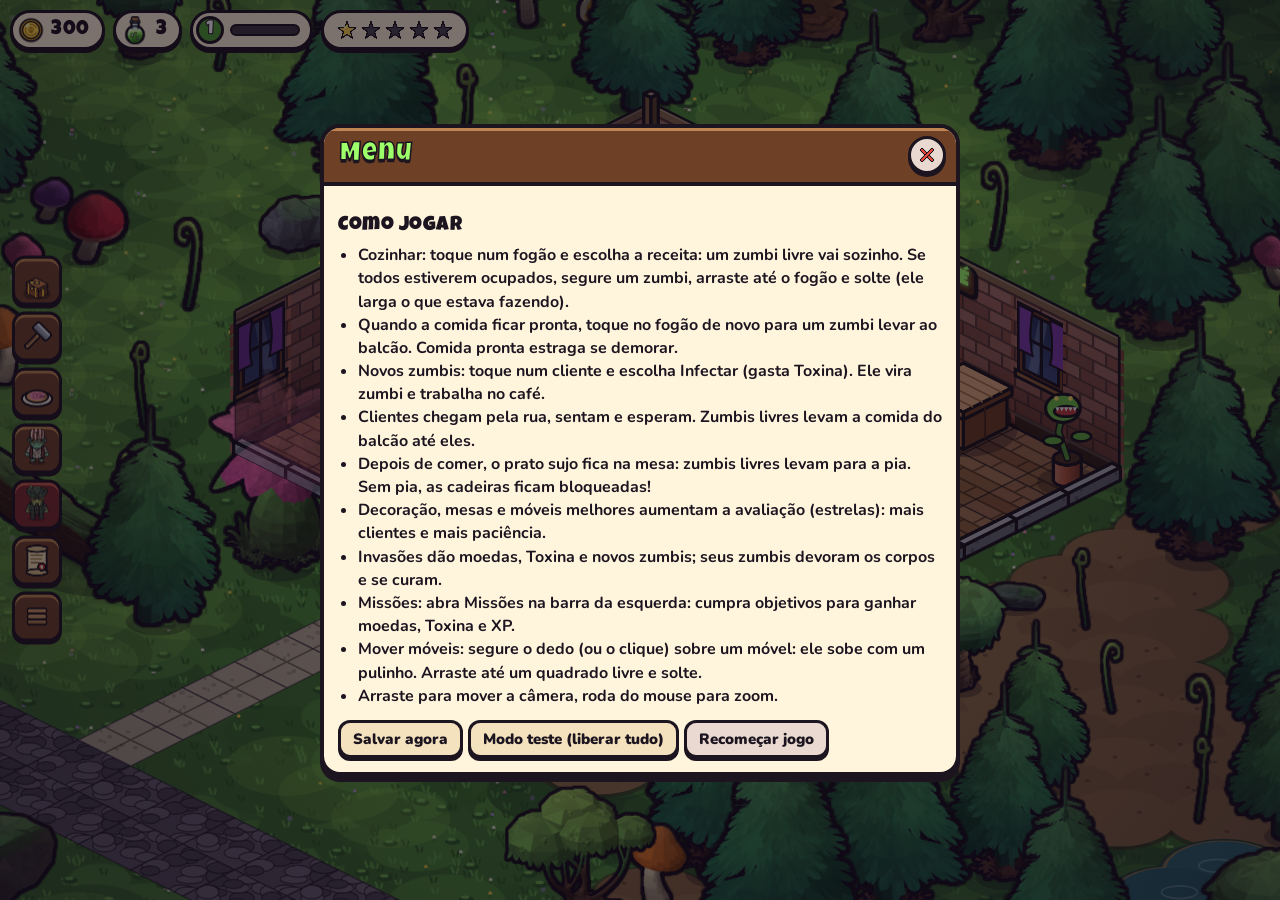
==== index.html @ 79786aac "Descompacta o jogo na raiz do repositório e remove o .rar Co-Authored-By: Claude Sonnet 5.5 <noreply" ====
<!doctype html>
<html lang="pt-BR">
<head>
  <meta charset="utf-8">
  <meta name="viewport" content="width=device-width, initial-scale=1, maximum-scale=1, user-scalable=no">
  <title>Zombie Café — Protótipo</title>
  <link rel="preconnect" href="https://fonts.googleapis.com">
  <link rel="preconnect" href="https://fonts.gstatic.com" crossorigin>
  <link href="https://fonts.googleapis.com/css2?family=Luckiest+Guy&family=Nunito:wght@600;800;900&display=swap" rel="stylesheet">
  <link rel="stylesheet" href="css/style.css">
</head>
<body>
  <canvas id="game"></canvas>

  <div id="hud">
    <div class="pill"><i class="ico coin"></i><span id="coins">0</span></div>
    <div class="pill"><i class="ico toxin"></i><span id="toxin">0</span></div>
    <div class="pill level" title="Nível e experiência"><b id="lvl">1</b><div class="xpbar"><i id="xpfill"></i></div></div>
    <div class="pill stars" id="rating"></div>
  </div>
  <div id="banner" class="hidden"></div>

  <div id="toolbar">
    <button data-act="shop" title="Loja" aria-label="Loja"><span class="bi" data-ic="chest"></span>Loja</button>
    <button data-act="edit" title="Editar" aria-label="Editar"><span class="bi" data-ic="hammer" data-px="34"></span>Editar</button>
    <button data-act="book" title="Receitas" aria-label="Receitas"><span class="bi" data-ic="book" data-px="34"></span>Receitas</button>
    <button data-act="zombies" title="Zumbis" aria-label="Zumbis"><span class="bi" data-ic="skull" data-px="34"></span>Zumbis</button>
    <button data-act="raid" class="hot" title="Invasão" aria-label="Invasão"><span class="bi" data-ic="bone" data-px="34"></span>Invasão</button>
    <button data-act="missions" title="Missões" aria-label="Missões"><span class="bi" data-ic="scroll" data-px="34"></span>Missões<b id="missbadge" style="display:none"></b></button>
    <button data-act="menu" class="small" title="Menu"><span class="bi" data-ic="menu" data-px="26"></span></button>
  </div>
  <div id="editbar" class="hidden"></div>
  <div id="raidbar" class="hidden"><span id="raidhint"></span><button id="sendall" class="btn buy">Atacar com todos</button><button id="retreat" class="btn ghost">Recuar</button></div>
  <div id="toasts"></div>
  <div id="cmenu" class="hidden"></div>

  <div id="modal" class="hidden">
    <div class="panel">
      <div class="phead"><h2></h2><button class="x" aria-label="Fechar" data-ic="close" data-px="20"></button></div>
      <div class="pbody"></div>
    </div>
  </div>

  <div id="loading">
    <h1>ZOMBIE CAFÉ</h1>
    <p>protótipo</p>
    <div class="bar"><i></i></div>
  </div>

  <script src="js/sprites-manifest.js"></script>
  <script src="js/props-manifest.js"></script>
  <script src="js/data.js"></script>
  <script src="js/assets.js"></script>
  <script src="js/variants.js"></script>
  <script src="js/icons.js"></script>
  <script src="js/state.js"></script>
  <script src="js/furniture.js"></script>
  <script src="js/decor.js"></script>
  <script src="js/world.js"></script>
  <script src="js/specials.js"></script>
  <script src="js/cafe.js"></script>
  <script src="js/drag.js"></script>
  <script src="js/render.js"></script>
  <script src="js/raid.js"></script>
  <script src="js/ui.js"></script>
  <script src="js/main.js"></script>
</body>
</html>
---- css/style.css ----
:root {
  --ink: #1c1520;
  --wood: #6e4127;
  --wood-hi: #c08550;
  --paper: #fff4dc;
  --paper-2: #f3e2bd;
  --green: #9dff6a;
  --green-d: #4f9e35;
  --gold: #ffd84a;
  --red: #e2483a;
  --display: "Luckiest Guy", Impact, sans-serif;
  --body: Nunito, system-ui, sans-serif;
}
* { box-sizing: border-box; }
html, body { margin: 0; height: 100%; overflow: hidden; background: #231d30; font-family: var(--body); color: var(--ink); -webkit-user-select: none; user-select: none; }
canvas#game { display: block; touch-action: none; cursor: pointer; }
.hidden { display: none !important; }

/* ---------- HUD ---------- */
#hud { position: fixed; top: 10px; left: 10px; right: 10px; display: flex; gap: 8px; flex-wrap: wrap; pointer-events: none; }
.pill { display: flex; align-items: center; gap: 6px; background: var(--paper); border: 3px solid var(--ink); border-radius: 999px; padding: 3px 12px 3px 4px; font: 20px var(--display); letter-spacing: .5px; box-shadow: 0 3px 0 var(--ink); min-height: 38px; }
.pill.level { padding: 3px 10px 3px 3px; }
.pill.level b { display: grid; place-items: center; width: 28px; height: 28px; border-radius: 50%; background: var(--green-d); color: #fff; border: 3px solid var(--ink); font-weight: normal; -webkit-text-stroke: 1px var(--ink); }
.xpbar { width: 70px; height: 12px; border: 2.5px solid var(--ink); border-radius: 8px; background: #3a3640; overflow: hidden; }
.xpbar i { display: block; height: 100%; background: var(--green); width: 0; transition: width .3s; }
.pill.stars { color: #e0a81c; padding: 3px 12px; -webkit-text-stroke: 1px var(--ink); }
.ico { display: inline-block; width: 28px; height: 28px; flex: none; background: center / contain no-repeat; filter: drop-shadow(0 1px 0 rgba(0,0,0,.35)); }
.ico.coin { background-image: var(--ic-coin); }
.ico.toxin { background-image: var(--ic-flask); width: 30px; }
.cost .ico { width: 20px; height: 20px; vertical-align: -4px; margin-right: 3px; }
.cost .ico.toxin { width: 20px; }
.gi { display: inline-block; vertical-align: middle; flex: none; }
.wi { display: inline-flex; align-items: center; gap: 4px; }
.pill.stars { display: flex; gap: 2px; align-items: center; }
.phead .x, #cmenu .cclose { display: grid; place-items: center; }
.cost { white-space: nowrap; font-weight: 900; }

/* ---------- toolbar ---------- */
#editbar, #raidbar { position: fixed; bottom: 10px; left: 50%; transform: translateX(-50%); display: flex; gap: 8px; align-items: center; max-width: calc(100vw - 16px); }
#toolbar { position: fixed; top: 50%; left: 8px; transform: translateY(-50%); display: flex; flex-direction: column; gap: 6px; align-items: center; max-height: calc(100vh - 20px); overflow-y: auto; padding: 4px 4px 7px; scrollbar-width: none; }
#toolbar::-webkit-scrollbar { display: none; }
#toolbar.hidden { display: none; }
#toolbar button { display: grid; place-items: center; place-content: center; width: 50px; height: 50px; min-width: 0; padding: 0; font-size: 0; color: var(--paper); background: var(--wood); border: 3px solid var(--ink); border-radius: 13px; box-shadow: inset 0 3px 0 var(--wood-hi), 0 3px 0 var(--ink); cursor: pointer; }
#toolbar button.hot { background: #7a2a2a; box-shadow: inset 0 3px 0 #c45a4a, 0 3px 0 var(--ink); }
#toolbar button:hover { filter: brightness(1.12); }
#toolbar button:active { transform: translateY(2px); box-shadow: inset 0 3px 0 var(--wood-hi), 0 1px 0 var(--ink); }
#toolbar .bi { font-size: 22px; line-height: 1; display: grid; place-items: center; -webkit-text-stroke: 0; }
#toolbar button { position: relative; }
#missbadge { position: absolute; top: -6px; right: -6px; min-width: 20px; height: 20px; padding: 0 5px; border-radius: 10px; background: #e2483a; border: 2px solid var(--ink); color: #fff; font: 12px var(--display); display: grid; place-items: center; -webkit-text-stroke: 0; }
#toolbar .bi canvas { display: block; width: 36px; height: 36px; }
#editbar { background: var(--paper); border: 3px solid var(--ink); border-radius: 16px; padding: 8px 10px; box-shadow: 0 4px 0 var(--ink); font-weight: 800; flex-wrap: wrap; justify-content: center; }
#editbar span { padding: 0 4px; }
#raidbar { bottom: 14px; }

/* ---------- buttons ---------- */
.btn { font: 900 15px var(--body); color: var(--ink); background: var(--paper-2); border: 3px solid var(--ink); border-radius: 12px; padding: 6px 12px; box-shadow: 0 3px 0 var(--ink); cursor: pointer; display: inline-flex; align-items: center; gap: 4px; white-space: nowrap; }
.btn:active:not(:disabled) { transform: translateY(2px); box-shadow: 0 1px 0 var(--ink); }
.btn.buy { background: var(--green); }
.btn.ghost { background: #e9d9d0; }
.btn:disabled { opacity: .45; cursor: not-allowed; }

/* ---------- toasts ---------- */
#toasts { position: fixed; top: 60px; left: 50%; transform: translateX(-50%); display: flex; flex-direction: column; align-items: center; gap: 6px; pointer-events: none; width: min(92vw, 520px); }
.toast { background: var(--paper); border: 3px solid var(--ink); border-radius: 12px; padding: 7px 14px; font-weight: 800; box-shadow: 0 3px 0 var(--ink); transition: opacity .4s, transform .4s; text-align: center; }
.toast.bad { background: #ffd2c8; }
.toast.good { background: #d8ffc4; }
.toast.level { background: var(--green); font: 20px var(--display); letter-spacing: .5px; }
.toast.out { opacity: 0; transform: translateY(-8px); }

/* ---------- modal ---------- */
#modal { position: fixed; inset: 0; background: rgba(15, 8, 20, .55); display: grid; place-items: center; padding: 12px; }
.panel { width: min(640px, 100%); max-height: calc(100vh - 24px); display: flex; flex-direction: column; background: var(--paper); border: 4px solid var(--ink); border-radius: 20px; box-shadow: 0 6px 0 var(--ink); overflow: hidden; }
.phead { display: flex; align-items: center; justify-content: space-between; background: var(--wood); border-bottom: 4px solid var(--ink); padding: 8px 10px 8px 16px; box-shadow: inset 0 3px 0 var(--wood-hi); }
.phead h2 { margin: 0; font: 26px var(--display); letter-spacing: 1px; color: var(--green); -webkit-text-stroke: 1.5px var(--ink); text-shadow: 0 3px 0 var(--ink); }
.phead .x { width: 38px; height: 38px; border-radius: 50%; border: 3px solid var(--ink); background: #e9d9d0; font-weight: 900; font-size: 18px; cursor: pointer; box-shadow: 0 3px 0 var(--ink); }
.pbody { padding: 14px; overflow-y: auto; }
.pbody h3 { font: 20px var(--display); letter-spacing: .5px; margin: 16px 0 8px; }
.hint { margin: 0 0 10px; color: #5a4a50; font-weight: 700; font-size: 14px; }
.tabs { display: flex; gap: 6px; margin-bottom: 12px; }
.tab { font: 17px var(--display); letter-spacing: .5px; border: 3px solid var(--ink); border-radius: 10px; padding: 5px 12px; background: var(--paper-2); cursor: pointer; }
.tab.on { background: var(--green); box-shadow: 0 3px 0 var(--ink); }

.grid { display: grid; grid-template-columns: repeat(auto-fill, minmax(140px, 1fr)); gap: 10px; }
.card { display: flex; flex-direction: column; align-items: center; gap: 4px; text-align: center; background: #fff; border: 3px solid var(--ink); border-radius: 14px; padding: 8px; }
.card.wide { align-items: stretch; text-align: left; }
.card.wide .info { display: flex; flex-direction: column; gap: 6px; align-items: flex-start; }
.card.wide p { margin: 0; }
.card b { font-size: 15px; }
.card small { color: #5a4a50; font-weight: 700; min-height: 2.4em; }
.card canvas { background: #f3e2bd; border-radius: 10px; border: 2px solid rgba(28,21,32,.2); }
.locked { opacity: .55; filter: grayscale(.7); }

.list { display: flex; flex-direction: column; gap: 8px; }
.row { display: flex; align-items: center; gap: 10px; background: #fff; border: 3px solid var(--ink); border-radius: 14px; padding: 8px; }
.row canvas { flex: none; background: #f3e2bd; border-radius: 10px; }
.row .info { flex: 1; min-width: 0; display: flex; flex-direction: column; gap: 2px; }
.row .info small { color: #5a4a50; font-weight: 700; }
.row .acts, .menu .acts { display: flex; flex-direction: column; gap: 5px; }
.menu .acts { flex-direction: row; flex-wrap: wrap; margin-top: 12px; }
.menu ul { margin: 0; padding-left: 20px; font-weight: 700; line-height: 1.45; }
.erow { display: flex; align-items: center; gap: 8px; }
.ebar { flex: 1; max-width: 160px; height: 12px; border: 2.5px solid var(--ink); border-radius: 8px; background: #3a3640; overflow: hidden; }
.ebar i { display: block; height: 100%; }
.foes { display: flex; flex: none; }
.foes canvas { margin-right: -12px; background: transparent !important; }
.picker { display: flex; flex-wrap: wrap; gap: 6px; }
.pick { display: flex; flex-direction: column; align-items: center; width: 78px; padding: 4px; border: 3px solid var(--ink); border-radius: 12px; background: #e9d9d0; cursor: pointer; opacity: .55; font-family: var(--body); }
.pick.on { background: var(--green); opacity: 1; box-shadow: 0 3px 0 var(--ink); }
.pick.tired { filter: grayscale(1); }
.pick small { font-weight: 800; font-size: 11px; white-space: nowrap; overflow: hidden; text-overflow: ellipsis; max-width: 100%; }
.pick canvas { background: transparent !important; }
.result { display: flex; flex-direction: column; align-items: center; text-align: center; gap: 6px; font-weight: 700; }
.result .big { font: 26px var(--display); letter-spacing: .5px; margin: 0; }
.result .big.good { color: var(--green-d); }
.result .big.bad { color: var(--red); }
.recruit { display: flex; align-items: center; gap: 10px; background: #d8ffc4; border: 3px solid var(--ink); border-radius: 14px; padding: 8px 14px; }
.recruit canvas { background: transparent; }

/* ---------- loading ---------- */
#loading { position: fixed; inset: 0; display: grid; place-content: center; justify-items: center; gap: 8px; background: #231d30; transition: opacity .5s; z-index: 10; }
#loading.done { opacity: 0; pointer-events: none; }
#loading h1 { margin: 0; font: 56px var(--display); color: var(--green); -webkit-text-stroke: 2px var(--ink); text-shadow: 0 5px 0 var(--ink), 0 0 30px rgba(140,255,90,.5); }
#loading p { margin: 0 0 10px; color: #b9a9c9; font-weight: 800; letter-spacing: 3px; text-transform: uppercase; }
#loading .bar { width: 240px; height: 18px; border: 3px solid var(--ink); background: #3a3640; border-radius: 10px; overflow: hidden; }
#loading .bar i { display: block; height: 100%; width: 0; background: var(--green); transition: width .15s; }

@media (max-width: 560px) {
  #toolbar button { width: 44px; height: 44px; }
  .pill { font-size: 16px; min-height: 32px; }
  .ico { width: 22px; height: 22px; }
  .ico.toxin { width: 22px; }
  .xpbar { width: 44px; }
  .row { flex-wrap: wrap; }
}

/* ---------- selected zombie banner ---------- */
#banner { position: fixed; top: 58px; left: 50%; transform: translateX(-50%); display: flex; align-items: center; gap: 10px; background: #fff3b0; border: 3px solid var(--ink); border-radius: 14px; padding: 6px 10px 6px 14px; box-shadow: 0 3px 0 var(--ink); font-weight: 800; max-width: calc(100vw - 16px); z-index: 4; }
#banner .btn { padding: 4px 10px; }

/* ---------- scrollable shop tabs ---------- */
.tabs { overflow-x: auto; padding-bottom: 6px; scrollbar-width: thin; }
.tab { flex: none; white-space: nowrap; }

/* ---------- cookbook ---------- */
.panel.bookpanel { width: min(860px, 100%); background: #4a2a1e; border-color: var(--ink); }
.bookpanel .phead { background: #5a2a22; box-shadow: inset 0 3px 0 #9a4a3a; }
.bookpanel .pbody { background: #4a2a1e; padding: 12px; }
.bookhint { margin: 0 0 8px; color: #f3dcc0; font-weight: 800; text-align: center; font-size: 14px; }
.book { display: grid; grid-template-columns: 1fr 1fr; background: #f6e6c0; border: 4px solid var(--ink); border-radius: 12px; box-shadow: 0 4px 0 #000; position: relative; background-image: repeating-linear-gradient(0deg, transparent 0 27px, rgba(120,80,40,.12) 27px 28px); }
.book::before { content: ""; position: absolute; left: 50%; top: 0; bottom: 0; width: 10px; transform: translateX(-50%); background: linear-gradient(90deg, rgba(0,0,0,.28), rgba(0,0,0,0) 40%, rgba(0,0,0,0) 60%, rgba(0,0,0,.28)); pointer-events: none; }
.bpage { padding: 10px 14px; display: flex; flex-direction: column; gap: 8px; min-height: 360px; }
.bpage.left { border-right: 2px solid rgba(60,30,10,.4); }
.recipe { display: flex; gap: 10px; align-items: flex-start; padding: 6px; border-bottom: 2px dashed rgba(90,50,20,.35); }
.recipe:last-child { border-bottom: 0; }
.rpic { flex: none; background: rgba(255,255,255,.55); border: 3px solid var(--ink); border-radius: 12px; padding: 2px; }
.rpic canvas { display: block; }
.rinfo { display: flex; flex-direction: column; gap: 3px; min-width: 0; flex: 1; }
.rinfo b { font: 18px var(--display); letter-spacing: .5px; color: #5a2a1a; }
.rdesc { font-style: italic; color: #6a4a30; font-weight: 700; }
.rstats { display: flex; flex-wrap: wrap; gap: 4px 10px; font-size: 12.5px; font-weight: 800; color: #3a2a20; }
.recipe .btn { align-self: flex-start; padding: 4px 10px; }
.lock { color: #8a3a2a; font-weight: 900; }
.booknav { display: flex; align-items: center; justify-content: center; gap: 14px; margin-top: 10px; color: #f3dcc0; font-weight: 800; }
@media (max-width: 640px) {
  .book { grid-template-columns: 1fr; }
  .book::before { display: none; }
  .bpage.left { border-right: 0; min-height: 0; }
  .bpage { min-height: 0; }
}

/* action box: tap a customer or a worker */
#cmenu { position: fixed; z-index: 30; left: 74px; right: 8px; bottom: 10px; display: flex; justify-content: center; pointer-events: none; }
#cmenu.hidden { display: none; }
#cmenu .cbox { pointer-events: auto; position: relative; display: flex; align-items: center; gap: 16px; flex-wrap: wrap; justify-content: center; background: #f3e6c8; border: 3px solid #17121c; border-radius: 14px; padding: 6px 10px 8px 14px; box-shadow: 0 4px 0 rgba(0,0,0,.35); max-width: 100%; font-family: 'Nunito', sans-serif; color: #2a1a12; }
#cmenu .cacts .btn { min-width: 104px; height: 36px; padding: 0 12px; justify-content: center; gap: 6px; white-space: nowrap; }
#cmenu .cinfo { display: flex; flex-direction: column; gap: 2px; min-width: 140px; max-width: 320px; gap: 1px; }
#cmenu .cinfo b { font-size: 15px; }
#cmenu .cinfo small { color: #6a5440; font-weight: 800; font-size: 12px; }
#cmenu .cwhy { color: #a33a2a !important; }
#cmenu .cwhy.ok { color: #3a6a2a !important; }
#cmenu .erow { display: flex; align-items: center; gap: 8px; }
#cmenu .ebar { flex: 1; min-width: 80px; height: 10px; border: 2px solid #17121c; border-radius: 6px; background: #3a3640; overflow: hidden; }
#cmenu .ebar i { display: block; height: 100%; }
#cmenu .cacts { display: flex; gap: 12px; flex-wrap: wrap; align-items: center; }
#cmenu .cclose { flex: none; width: 36px; height: 36px; min-width: 0; padding: 0; justify-content: center; border-radius: 50%; margin-left: 2px; }
@media (max-width: 560px) {
  #cmenu { left: 66px; bottom: 8px; }
  #cmenu .cbox { gap: 8px 12px; padding: 6px 8px 8px; }
  #cmenu .cbox canvas { display: none; }
  #cmenu .cinfo { min-width: 0; flex: 1 1 100%; }
  #cmenu .cinfo small { font-size: 11px; }
  #cmenu .cacts { gap: 8px; flex: 1 1 0; }
  #cmenu .cacts .btn { min-width: 0; flex: 1; padding: 0 8px; font-size: 13px; }
}

/* missions */
.missionpanel .pbody { max-height: min(70vh, 640px); overflow-y: auto; }
.chap { margin: 14px 0 6px; font-family: var(--display); letter-spacing: .5px; }
.chap small { font: 800 12px 'Nunito', sans-serif; color: #6a5440; }
.chap.lockedc { opacity: .55; }
.mission { display: flex; align-items: center; justify-content: space-between; gap: 10px; padding: 8px 10px; margin: 6px 0; background: rgba(255,255,255,.55); border: 3px solid var(--ink); border-radius: 12px; }
.mission.ready { background: #e7ffc9; box-shadow: 0 0 0 3px #9dff6a; }
.mission.claimed { opacity: .6; }
.mission .minfo { display: flex; flex-direction: column; gap: 2px; flex: 1; min-width: 0; }
.mission .minfo small { color: #6a5440; font-weight: 800; }
.mission .mbar { height: 9px; border: 2px solid var(--ink); border-radius: 6px; background: #3a3640; overflow: hidden; margin-top: 3px; }
.mission .mbar i { display: block; height: 100%; background: #7fe04f; }
.mission .mnum { font-size: 11.5px; }
.mission .mact { display: flex; flex-direction: column; align-items: flex-end; gap: 4px; }
.mission .mrew { display: flex; gap: 8px; font-weight: 900; font-size: 13px; }
.mission .mdone { color: #3a6a2a; font-weight: 900; }
@media (max-width: 560px) { .mission { flex-direction: column; align-items: stretch; } .mission .mact { flex-direction: row; align-items: center; justify-content: space-between; } }

/* raid bar: hint + commands */
#raidbar { flex-wrap: wrap; justify-content: center; padding: 6px 10px; background: rgba(243,230,200,.94); border: 3px solid var(--ink); border-radius: 16px; box-shadow: 0 4px 0 var(--ink); }
#raidhint { font-weight: 800; color: #2a1a12; font-size: 14px; }
#raidhint:empty { display: none; }
#raidbar.hidden { display: none; }

/* daily reward + mastery */
.daily { text-align: center; }
.daily .big { font: 20px var(--display); letter-spacing: .5px; display: flex; gap: 8px; align-items: center; justify-content: center; margin: 12px 0; }
.ddays { display: flex; gap: 6px; justify-content: center; flex-wrap: wrap; }
.dday { min-width: 62px; padding: 6px 4px; border: 3px solid var(--ink); border-radius: 12px; background: rgba(255,255,255,.55); display: flex; flex-direction: column; align-items: center; gap: 2px; font-weight: 800; font-size: 12px; }
.dday.past { opacity: .5; }
.dday.now { background: #e7ffc9; box-shadow: 0 0 0 3px #9dff6a; }
.mast { gap: 1px; }

/* phones held sideways (landscape): short screens get a compact layout */
@media (max-height: 520px) {
  #hud { top: 6px; left: 6px; right: 6px; gap: 6px; flex-wrap: nowrap; }
  .pill { font-size: 15px; min-height: 28px; padding: 2px 9px 2px 3px; border-width: 2.5px; box-shadow: 0 2px 0 var(--ink); }
  .ico { width: 20px; height: 20px; }
  .ico.toxin { width: 20px; }
  .xpbar { width: 40px; height: 10px; }
  .pill.level b { width: 22px; height: 22px; font-size: 13px; }
  .pill.stars .gi { width: 15px; height: 15px; }
  #toolbar { top: 46px; transform: none; left: 5px; gap: 4px; max-height: calc(100vh - 52px); }
  #toolbar button { width: 38px; height: 38px; border-radius: 11px; }
  #toolbar .bi canvas { width: 26px; height: 26px; }
  #banner { top: 42px; }
  #raidbar, #editbar { bottom: 6px; padding: 4px 8px; }
  .panel { max-height: calc(100vh - 12px); }
  #cmenu .cbox { padding: 4px 8px 6px; gap: 6px 12px; }
}
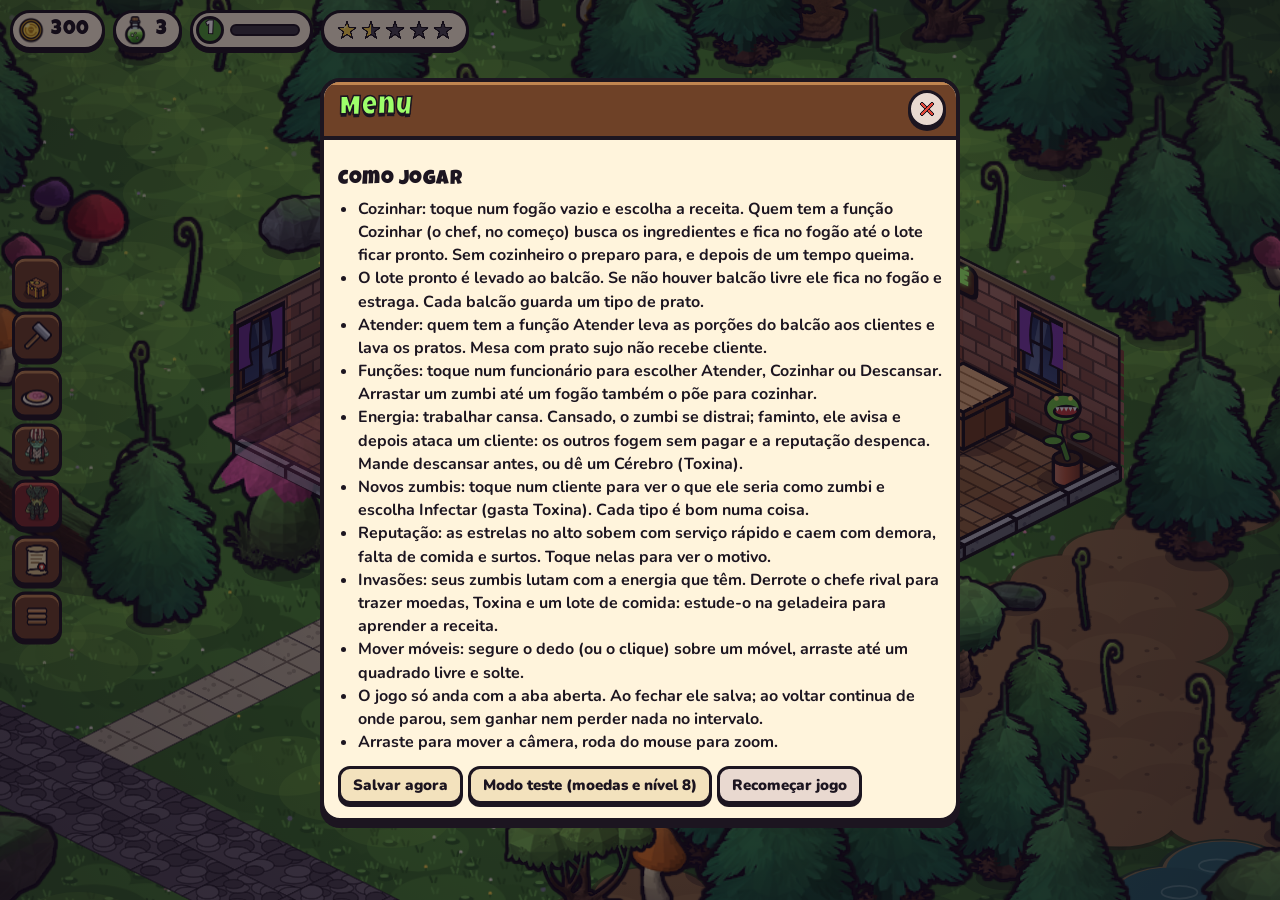
==== commit 2e5bf6b7: "Etapa 1: café mínimo com relógio de sessão, cozinheiro obrigatório e comida rastreada - Relógio de s" ====
--- a/index.html
+++ b/index.html
@@ -16,7 +16,7 @@
     <div class="pill"><i class="ico coin"></i><span id="coins">0</span></div>
     <div class="pill"><i class="ico toxin"></i><span id="toxin">0</span></div>
     <div class="pill level" title="Nível e experiência"><b id="lvl">1</b><div class="xpbar"><i id="xpfill"></i></div></div>
-    <div class="pill stars" id="rating"></div>
+    <button class="pill stars" id="rating" aria-label="Reputação"></button>
   </div>
   <div id="banner" class="hidden"></div>
 
@@ -47,9 +47,11 @@
     <div class="bar"><i></i></div>
   </div>
 
+  <script src="js/config.js"></script>
   <script src="js/sprites-manifest.js"></script>
   <script src="js/props-manifest.js"></script>
   <script src="js/data.js"></script>
+  <script src="js/staff.js"></script>
   <script src="js/assets.js"></script>
   <script src="js/variants.js"></script>
   <script src="js/icons.js"></script>
--- a/css/style.css
+++ b/css/style.css
@@ -243,3 +243,28 @@
   .panel { max-height: calc(100vh - 12px); }
   #cmenu .cbox { padding: 4px 8px 6px; gap: 6px 12px; }
 }
+
+/* ---------- staff, kitchen and reputation additions ---------- */
+#rating { pointer-events: auto; cursor: pointer; font: inherit; color: inherit; position: relative; }
+#rating.bonus { box-shadow: 0 3px 0 var(--ink), 0 0 0 3px var(--gold); }
+#rating .closedtag { position: absolute; left: 50%; bottom: -9px; transform: translateX(-50%); background: var(--red); color: #fff; border: 2px solid var(--ink); border-radius: 6px; padding: 0 5px; font: 800 9px var(--body); -webkit-text-stroke: 0; }
+.attrs { display: flex; align-items: center; flex-wrap: wrap; gap: 2px; }
+.attrs .mast canvas, .cinfo .mast canvas { background: transparent !important; display: inline-block !important; }
+.btn.on { background: var(--green); opacity: 1; }
+.roles { display: flex; gap: 4px; flex-wrap: wrap; }
+.roles .btn { padding: 4px 8px; font-size: 12px; }
+.row.dim { background: #efe6da; }
+.row.dim > canvas { filter: grayscale(.8); }
+.tag { display: inline-block; font: 800 10px var(--body); background: #ffe9a8; border: 2px solid var(--ink); border-radius: 7px; padding: 0 5px; vertical-align: 2px; letter-spacing: 0; }
+.tag.loot { background: #ffc7b8; margin-left: 3px; }
+.favb { background: none; border: 0; padding: 0 2px; cursor: pointer; vertical-align: -3px; opacity: .55; }
+.favb.on { opacity: 1; }
+.favb canvas { background: transparent !important; }
+.replog { display: flex; gap: 10px; align-items: center; background: #fff; border: 3px solid var(--ink); border-radius: 12px; padding: 5px 10px; font-weight: 800; }
+.replog b { min-width: 52px; font-family: var(--display); font-weight: normal; }
+.replog.up b { color: var(--green-d); } .replog.down b { color: var(--red); }
+.rep p { margin: 6px 0; } .rep .big { display: flex; align-items: center; gap: 8px; font: 22px var(--display); }
+.rep .acts { display: flex; margin-top: 10px; }
+#lockscreen { position: fixed; inset: 0; z-index: 60; display: grid; place-content: center; justify-items: center; gap: 12px; padding: 20px; text-align: center; background: rgba(20,14,28,.94); color: #fff4dc; }
+#lockscreen h2 { font: 30px var(--display); color: var(--green); margin: 0; }
+#lockscreen p { max-width: 420px; margin: 0; font-weight: 800; }
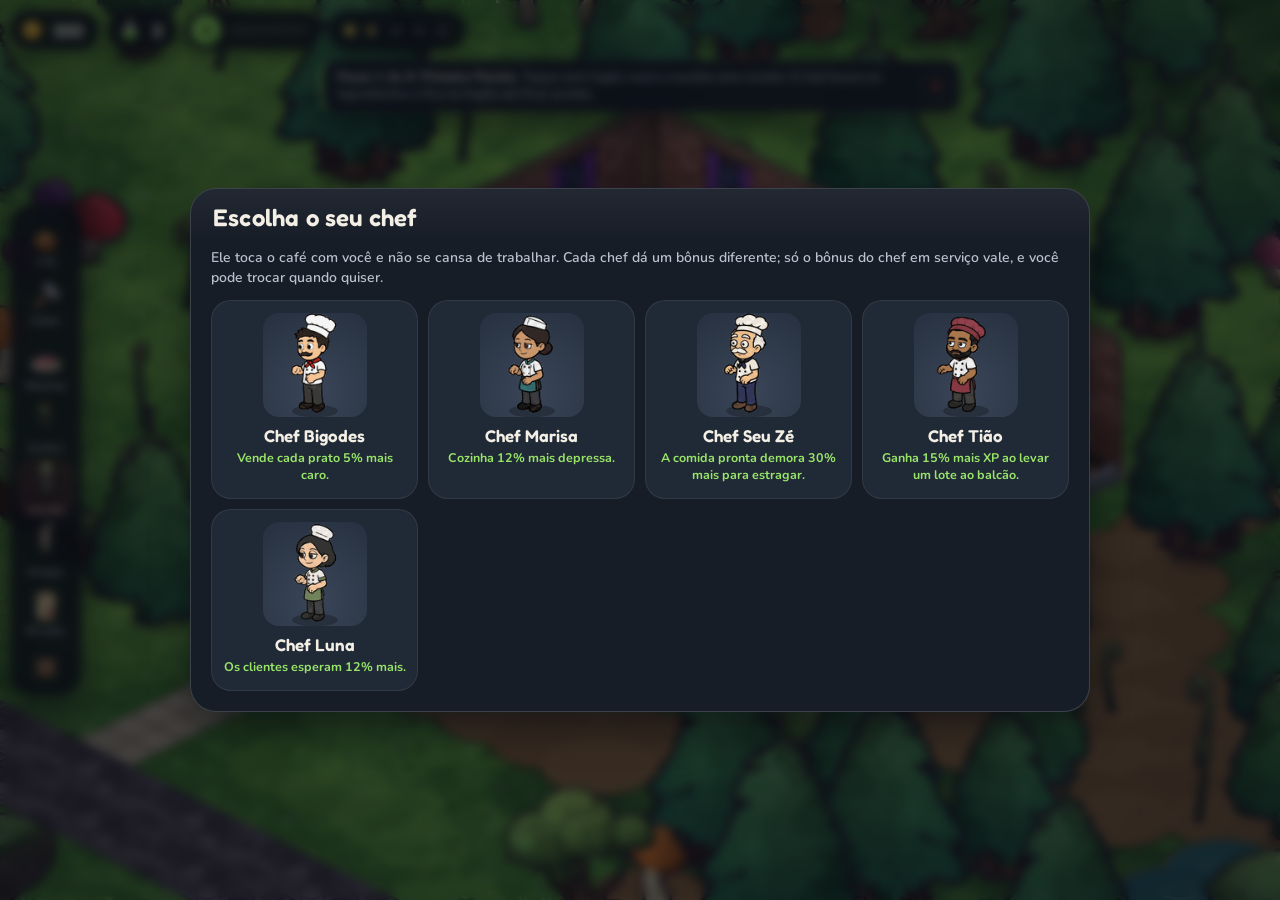
==== commit b25525de: "Redesign visual, personagens novos em todo o jogo e etapa 6 - Interface nova (tema escuro, Fredoka/N" ====
--- a/index.html
+++ b/index.html
@@ -6,7 +6,7 @@
   <title>Zombie Café — Protótipo</title>
   <link rel="preconnect" href="https://fonts.googleapis.com">
   <link rel="preconnect" href="https://fonts.gstatic.com" crossorigin>
-  <link href="https://fonts.googleapis.com/css2?family=Luckiest+Guy&family=Nunito:wght@600;800;900&display=swap" rel="stylesheet">
+  <link href="https://fonts.googleapis.com/css2?family=Fredoka:wght@500;600;700&family=Nunito:wght@600;700;800;900&display=swap" rel="stylesheet">
   <link rel="stylesheet" href="css/style.css">
 </head>
 <body>
@@ -26,6 +26,7 @@
     <button data-act="book" title="Receitas" aria-label="Receitas"><span class="bi" data-ic="book" data-px="34"></span>Receitas</button>
     <button data-act="zombies" title="Zumbis" aria-label="Zumbis"><span class="bi" data-ic="skull" data-px="34"></span>Zumbis</button>
     <button data-act="raid" class="hot" title="Invasão" aria-label="Invasão"><span class="bi" data-ic="bone" data-px="34"></span>Invasão</button>
+    <button data-act="friends" title="Amigos" aria-label="Amigos"><span class="bi" data-ic="note" data-px="34"></span>Amigos</button>
     <button data-act="missions" title="Missões" aria-label="Missões"><span class="bi" data-ic="scroll" data-px="34"></span>Missões<b id="missbadge" style="display:none"></b></button>
     <button data-act="menu" class="small" title="Menu"><span class="bi" data-ic="menu" data-px="26"></span></button>
   </div>
@@ -43,12 +44,13 @@
 
   <div id="loading">
     <h1>ZOMBIE CAFÉ</h1>
-    <p>protótipo</p>
+    <p>um café para os mortos</p>
     <div class="bar"><i></i></div>
   </div>
 
   <script src="js/config.js"></script>
   <script src="js/sprites-manifest.js"></script>
+  <script src="js/chars-manifest.js"></script>
   <script src="js/props-manifest.js"></script>
   <script src="js/data.js"></script>
   <script src="js/staff.js"></script>
@@ -61,6 +63,7 @@
   <script src="js/world.js"></script>
   <script src="js/specials.js"></script>
   <script src="js/cafe.js"></script>
+  <script src="js/social.js"></script>
   <script src="js/drag.js"></script>
   <script src="js/render.js"></script>
   <script src="js/raid.js"></script>
--- a/css/style.css
+++ b/css/style.css
@@ -1,270 +1,335 @@
+/* Zombie Café - interface.
+   A dark, translucent interface that stays out of the way of the café: slate surfaces, one zombie-lime accent,
+   amber for money, rounded Fredoka headings. Thin 1px edges instead of heavy outlines, to match the new characters. */
 :root {
-  --ink: #1c1520;
-  --wood: #6e4127;
-  --wood-hi: #c08550;
-  --paper: #fff4dc;
-  --paper-2: #f3e2bd;
-  --green: #9dff6a;
-  --green-d: #4f9e35;
-  --gold: #ffd84a;
-  --red: #e2483a;
-  --display: "Luckiest Guy", Impact, sans-serif;
-  --body: Nunito, system-ui, sans-serif;
+  --bg: #10141b;
+  --s1: rgba(18, 23, 32, .86);       /* floating glass (HUD, dock, bars) */
+  --s1-solid: #171d27;               /* panels */
+  --s2: #202936;                     /* cards on panels */
+  --s3: #2b3544;                     /* buttons, chips */
+  --s4: #364255;
+  --line: rgba(255, 255, 255, .08);
+  --line2: rgba(255, 255, 255, .16);
+  --tx: #f3efe5;
+  --tx2: #b9c2cf;
+  --tx3: #8793a2;
+  --lime: #98e468;
+  --lime-2: #7ed24e;
+  --lime-ink: #10200a;
+  --amber: #ffbf5a;
+  --coral: #ff7566;
+  --sky: #72d4ff;
+  --violet: #a98bff;
+  --display: "Fredoka", "Nunito", system-ui, sans-serif;
+  --body: "Nunito", system-ui, sans-serif;
+  --shadow: 0 14px 36px rgba(4, 6, 12, .5);
+  --glass: blur(12px) saturate(1.2);
+  /* kept for older rules and inline styles */
+  --ink: #f3efe5; --green: #98e468; --green-d: #5aa63a; --gold: #ffbf5a; --red: #ff7566;
 }
 * { box-sizing: border-box; }
-html, body { margin: 0; height: 100%; overflow: hidden; background: #231d30; font-family: var(--body); color: var(--ink); -webkit-user-select: none; user-select: none; }
+html, body { margin: 0; height: 100%; overflow: hidden; background: var(--bg); font-family: var(--body); color: var(--tx); -webkit-user-select: none; user-select: none; -webkit-tap-highlight-color: transparent; }
 canvas#game { display: block; touch-action: none; cursor: pointer; }
 .hidden { display: none !important; }
+button { font-family: inherit; }
+:focus-visible { outline: 2px solid var(--lime); outline-offset: 2px; }
 
 /* ---------- HUD ---------- */
 #hud { position: fixed; top: 10px; left: 10px; right: 10px; display: flex; gap: 8px; flex-wrap: wrap; pointer-events: none; }
-.pill { display: flex; align-items: center; gap: 6px; background: var(--paper); border: 3px solid var(--ink); border-radius: 999px; padding: 3px 12px 3px 4px; font: 20px var(--display); letter-spacing: .5px; box-shadow: 0 3px 0 var(--ink); min-height: 38px; }
-.pill.level { padding: 3px 10px 3px 3px; }
-.pill.level b { display: grid; place-items: center; width: 28px; height: 28px; border-radius: 50%; background: var(--green-d); color: #fff; border: 3px solid var(--ink); font-weight: normal; -webkit-text-stroke: 1px var(--ink); }
-.xpbar { width: 70px; height: 12px; border: 2.5px solid var(--ink); border-radius: 8px; background: #3a3640; overflow: hidden; }
-.xpbar i { display: block; height: 100%; background: var(--green); width: 0; transition: width .3s; }
-.pill.stars { color: #e0a81c; padding: 3px 12px; -webkit-text-stroke: 1px var(--ink); }
-.ico { display: inline-block; width: 28px; height: 28px; flex: none; background: center / contain no-repeat; filter: drop-shadow(0 1px 0 rgba(0,0,0,.35)); }
+.pill { display: flex; align-items: center; gap: 8px; height: 40px; padding: 0 14px 0 8px; color: var(--tx); background: var(--s1); border: 1px solid var(--line); border-radius: 999px; box-shadow: 0 6px 18px rgba(4, 6, 12, .35); -webkit-backdrop-filter: var(--glass); backdrop-filter: var(--glass); font: 600 18px var(--display); letter-spacing: .2px; }
+.pill.level { padding: 0 12px 0 5px; }
+.pill.level b { display: grid; place-items: center; width: 30px; height: 30px; border-radius: 50%; background: linear-gradient(160deg, var(--lime), var(--lime-2)); color: var(--lime-ink); font: 700 16px var(--display); }
+.xpbar { width: 78px; height: 8px; border-radius: 6px; background: rgba(255, 255, 255, .12); overflow: hidden; }
+.xpbar i { display: block; height: 100%; background: linear-gradient(90deg, var(--lime), #d6f58a); width: 0; border-radius: 6px; transition: width .3s; }
+.pill.stars { display: flex; gap: 1px; align-items: center; padding: 0 12px 0 10px; cursor: pointer; pointer-events: auto; position: relative; color: var(--amber); }
+.pill.stars:hover { background: rgba(30, 38, 52, .92); }
+.pill.stars.bonus { border-color: var(--amber); box-shadow: 0 0 0 2px rgba(255, 191, 90, .3), 0 6px 18px rgba(4, 6, 12, .35); }
+.pill .closedtag { position: absolute; left: 50%; bottom: -9px; transform: translateX(-50%); background: var(--coral); color: #2a0b07; border-radius: 6px; padding: 1px 6px; font: 800 9px var(--body); letter-spacing: .5px; }
+.ico { display: inline-block; width: 26px; height: 26px; flex: none; background: center / contain no-repeat; filter: drop-shadow(0 1px 1px rgba(0, 0, 0, .35)); }
 .ico.coin { background-image: var(--ic-coin); }
-.ico.toxin { background-image: var(--ic-flask); width: 30px; }
-.cost .ico { width: 20px; height: 20px; vertical-align: -4px; margin-right: 3px; }
-.cost .ico.toxin { width: 20px; }
+.ico.toxin { background-image: var(--ic-flask); width: 28px; }
+.cost .ico { width: 18px; height: 18px; vertical-align: -4px; margin-right: 3px; }
+.cost .ico.toxin { width: 18px; }
 .gi { display: inline-block; vertical-align: middle; flex: none; }
 .wi { display: inline-flex; align-items: center; gap: 4px; }
-.pill.stars { display: flex; gap: 2px; align-items: center; }
+.cost { white-space: nowrap; font-weight: 900; }
 .phead .x, #cmenu .cclose { display: grid; place-items: center; }
-.cost { white-space: nowrap; font-weight: 900; }
-
-/* ---------- toolbar ---------- */
-#editbar, #raidbar { position: fixed; bottom: 10px; left: 50%; transform: translateX(-50%); display: flex; gap: 8px; align-items: center; max-width: calc(100vw - 16px); }
-#toolbar { position: fixed; top: 50%; left: 8px; transform: translateY(-50%); display: flex; flex-direction: column; gap: 6px; align-items: center; max-height: calc(100vh - 20px); overflow-y: auto; padding: 4px 4px 7px; scrollbar-width: none; }
+
+/* ---------- dock (left) ---------- */
+#editbar, #raidbar { position: fixed; bottom: 12px; left: 50%; transform: translateX(-50%); display: flex; gap: 8px; align-items: center; max-width: calc(100vw - 16px); }
+#toolbar { position: fixed; top: 50%; left: 10px; transform: translateY(-50%); display: flex; flex-direction: column; gap: 4px; align-items: center; max-height: calc(100vh - 20px); overflow-y: auto; padding: 6px; scrollbar-width: none; background: var(--s1); border: 1px solid var(--line); border-radius: 22px; box-shadow: var(--shadow); -webkit-backdrop-filter: var(--glass); backdrop-filter: var(--glass); }
 #toolbar::-webkit-scrollbar { display: none; }
 #toolbar.hidden { display: none; }
-#toolbar button { display: grid; place-items: center; place-content: center; width: 50px; height: 50px; min-width: 0; padding: 0; font-size: 0; color: var(--paper); background: var(--wood); border: 3px solid var(--ink); border-radius: 13px; box-shadow: inset 0 3px 0 var(--wood-hi), 0 3px 0 var(--ink); cursor: pointer; }
-#toolbar button.hot { background: #7a2a2a; box-shadow: inset 0 3px 0 #c45a4a, 0 3px 0 var(--ink); }
-#toolbar button:hover { filter: brightness(1.12); }
-#toolbar button:active { transform: translateY(2px); box-shadow: inset 0 3px 0 var(--wood-hi), 0 1px 0 var(--ink); }
-#toolbar .bi { font-size: 22px; line-height: 1; display: grid; place-items: center; -webkit-text-stroke: 0; }
-#toolbar button { position: relative; }
-#missbadge { position: absolute; top: -6px; right: -6px; min-width: 20px; height: 20px; padding: 0 5px; border-radius: 10px; background: #e2483a; border: 2px solid var(--ink); color: #fff; font: 12px var(--display); display: grid; place-items: center; -webkit-text-stroke: 0; }
-#toolbar .bi canvas { display: block; width: 36px; height: 36px; }
-#editbar { background: var(--paper); border: 3px solid var(--ink); border-radius: 16px; padding: 8px 10px; box-shadow: 0 4px 0 var(--ink); font-weight: 800; flex-wrap: wrap; justify-content: center; }
+#toolbar button { position: relative; display: flex; flex-direction: column; align-items: center; justify-content: center; gap: 1px; width: 58px; min-width: 0; height: 58px; padding: 2px 0 0; font: 700 10px var(--body); letter-spacing: .2px; color: var(--tx2); background: transparent; border: 0; border-radius: 16px; cursor: pointer; transition: background .15s, color .15s, transform .1s; }
+#toolbar button:hover { background: rgba(255, 255, 255, .07); color: var(--tx); }
+#toolbar button:active { transform: scale(.94); }
+#toolbar button.hot { color: #ffd5cf; background: rgba(255, 117, 102, .14); }
+#toolbar button.hot:hover { background: rgba(255, 117, 102, .24); }
+#toolbar button.small { height: 44px; }
+#toolbar .bi { display: grid; place-items: center; line-height: 1; }
+#toolbar .bi canvas { display: block; width: 34px; height: 34px; }
+#missbadge { position: absolute; top: 2px; right: 6px; min-width: 18px; height: 18px; padding: 0 5px; border-radius: 9px; background: var(--coral); color: #2a0b07; font: 700 11px var(--display); display: grid; place-items: center; box-shadow: 0 0 0 2px var(--s1-solid); }
+#editbar, #raidbar { background: var(--s1); border: 1px solid var(--line); border-radius: 18px; padding: 8px 12px; box-shadow: var(--shadow); -webkit-backdrop-filter: var(--glass); backdrop-filter: var(--glass); font-weight: 700; flex-wrap: wrap; justify-content: center; }
 #editbar span { padding: 0 4px; }
-#raidbar { bottom: 14px; }
 
 /* ---------- buttons ---------- */
-.btn { font: 900 15px var(--body); color: var(--ink); background: var(--paper-2); border: 3px solid var(--ink); border-radius: 12px; padding: 6px 12px; box-shadow: 0 3px 0 var(--ink); cursor: pointer; display: inline-flex; align-items: center; gap: 4px; white-space: nowrap; }
-.btn:active:not(:disabled) { transform: translateY(2px); box-shadow: 0 1px 0 var(--ink); }
-.btn.buy { background: var(--green); }
-.btn.ghost { background: #e9d9d0; }
-.btn:disabled { opacity: .45; cursor: not-allowed; }
+.btn { font: 800 14px var(--body); color: var(--tx); background: var(--s3); border: 1px solid var(--line2); border-radius: 12px; padding: 8px 14px; cursor: pointer; display: inline-flex; align-items: center; justify-content: center; gap: 5px; white-space: nowrap; transition: background .15s, transform .1s, border-color .15s; }
+.btn:hover:not(:disabled) { background: var(--s4); border-color: rgba(255, 255, 255, .26); }
+.btn:active:not(:disabled) { transform: translateY(1px) scale(.98); }
+.btn.buy { color: var(--lime-ink); border-color: rgba(255, 255, 255, .3); background: linear-gradient(180deg, #a8ee78, #86d455); box-shadow: 0 2px 0 #3f7a26, 0 8px 18px rgba(120, 220, 80, .18); }
+.btn.buy:hover:not(:disabled) { background: linear-gradient(180deg, #b6f48a, #93de62); }
+.btn.buy .cost { color: var(--lime-ink); }
+.btn.ghost { background: transparent; color: var(--tx2); }
+.btn.on { background: rgba(152, 228, 104, .2); border-color: var(--lime); color: var(--lime); opacity: 1; }
+.btn:disabled { opacity: .38; cursor: not-allowed; box-shadow: none; }
+.btn.on:disabled { opacity: 1; cursor: default; }
 
 /* ---------- toasts ---------- */
-#toasts { position: fixed; top: 60px; left: 50%; transform: translateX(-50%); display: flex; flex-direction: column; align-items: center; gap: 6px; pointer-events: none; width: min(92vw, 520px); }
-.toast { background: var(--paper); border: 3px solid var(--ink); border-radius: 12px; padding: 7px 14px; font-weight: 800; box-shadow: 0 3px 0 var(--ink); transition: opacity .4s, transform .4s; text-align: center; }
-.toast.bad { background: #ffd2c8; }
-.toast.good { background: #d8ffc4; }
-.toast.level { background: var(--green); font: 20px var(--display); letter-spacing: .5px; }
+#toasts { position: fixed; top: 62px; left: 50%; transform: translateX(-50%); display: flex; flex-direction: column; align-items: center; gap: 6px; pointer-events: none; width: min(92vw, 540px); }
+.toast { color: var(--tx); background: rgba(22, 28, 38, .94); border: 1px solid var(--line2); border-left: 3px solid var(--sky); border-radius: 12px; padding: 8px 14px; font-weight: 700; font-size: 14px; line-height: 1.3; box-shadow: var(--shadow); transition: opacity .4s, transform .4s; text-align: center; -webkit-backdrop-filter: var(--glass); backdrop-filter: var(--glass); }
+.toast.bad { border-left-color: var(--coral); }
+.toast.good { border-left-color: var(--lime); }
+.toast.level { color: var(--lime-ink); background: linear-gradient(135deg, #a8ee78, #ffd36b); border-color: rgba(255, 255, 255, .4); border-left-width: 1px; font: 600 16px var(--display); }
 .toast.out { opacity: 0; transform: translateY(-8px); }
 
 /* ---------- modal ---------- */
-#modal { position: fixed; inset: 0; background: rgba(15, 8, 20, .55); display: grid; place-items: center; padding: 12px; }
-.panel { width: min(640px, 100%); max-height: calc(100vh - 24px); display: flex; flex-direction: column; background: var(--paper); border: 4px solid var(--ink); border-radius: 20px; box-shadow: 0 6px 0 var(--ink); overflow: hidden; }
-.phead { display: flex; align-items: center; justify-content: space-between; background: var(--wood); border-bottom: 4px solid var(--ink); padding: 8px 10px 8px 16px; box-shadow: inset 0 3px 0 var(--wood-hi); }
-.phead h2 { margin: 0; font: 26px var(--display); letter-spacing: 1px; color: var(--green); -webkit-text-stroke: 1.5px var(--ink); text-shadow: 0 3px 0 var(--ink); }
-.phead .x { width: 38px; height: 38px; border-radius: 50%; border: 3px solid var(--ink); background: #e9d9d0; font-weight: 900; font-size: 18px; cursor: pointer; box-shadow: 0 3px 0 var(--ink); }
-.pbody { padding: 14px; overflow-y: auto; }
-.pbody h3 { font: 20px var(--display); letter-spacing: .5px; margin: 16px 0 8px; }
-.hint { margin: 0 0 10px; color: #5a4a50; font-weight: 700; font-size: 14px; }
-.tabs { display: flex; gap: 6px; margin-bottom: 12px; }
-.tab { font: 17px var(--display); letter-spacing: .5px; border: 3px solid var(--ink); border-radius: 10px; padding: 5px 12px; background: var(--paper-2); cursor: pointer; }
-.tab.on { background: var(--green); box-shadow: 0 3px 0 var(--ink); }
-
-.grid { display: grid; grid-template-columns: repeat(auto-fill, minmax(140px, 1fr)); gap: 10px; }
-.card { display: flex; flex-direction: column; align-items: center; gap: 4px; text-align: center; background: #fff; border: 3px solid var(--ink); border-radius: 14px; padding: 8px; }
+#modal { position: fixed; inset: 0; z-index: 40; background: rgba(6, 8, 14, .62); -webkit-backdrop-filter: blur(5px); backdrop-filter: blur(5px); display: grid; place-items: center; padding: 12px; }
+.panel { width: min(660px, 100%); max-height: calc(100vh - 24px); display: flex; flex-direction: column; background: var(--s1-solid); color: var(--tx); border: 1px solid var(--line2); border-radius: 26px; box-shadow: var(--shadow); overflow: hidden; }
+.phead { display: flex; align-items: center; justify-content: space-between; padding: 14px 14px 10px 22px; background: linear-gradient(180deg, rgba(255, 255, 255, .05), transparent); }
+.phead h2 { margin: 0; font: 600 24px var(--display); letter-spacing: .2px; color: var(--tx); }
+.phead .x { width: 36px; height: 36px; border-radius: 50%; border: 1px solid var(--line2); background: var(--s3); color: var(--tx); cursor: pointer; }
+.phead .x:hover { background: var(--s4); }
+.pbody { padding: 6px 20px 20px; overflow-y: auto; scrollbar-width: thin; scrollbar-color: var(--s4) transparent; }
+.pbody h3 { font: 600 17px var(--display); letter-spacing: .2px; margin: 18px 0 8px; color: var(--lime); }
+.hint { margin: 0 0 12px; color: var(--tx2); font-weight: 600; font-size: 14px; line-height: 1.45; }
+.tabs { display: flex; gap: 6px; margin-bottom: 14px; overflow-x: auto; padding-bottom: 4px; scrollbar-width: none; }
+.tabs::-webkit-scrollbar { display: none; }
+.tab { flex: none; white-space: nowrap; font: 600 14px var(--display); color: var(--tx2); border: 1px solid var(--line); border-radius: 999px; padding: 6px 14px; background: var(--s2); cursor: pointer; transition: background .15s, color .15s; }
+.tab:hover { background: var(--s3); color: var(--tx); }
+.tab.on { background: var(--lime); border-color: var(--lime); color: var(--lime-ink); }
+
+.grid { display: grid; grid-template-columns: repeat(auto-fill, minmax(146px, 1fr)); gap: 10px; }
+.card { display: flex; flex-direction: column; align-items: center; gap: 5px; text-align: center; background: var(--s2); border: 1px solid var(--line); border-radius: 18px; padding: 10px; }
 .card.wide { align-items: stretch; text-align: left; }
-.card.wide .info { display: flex; flex-direction: column; gap: 6px; align-items: flex-start; }
-.card.wide p { margin: 0; }
-.card b { font-size: 15px; }
-.card small { color: #5a4a50; font-weight: 700; min-height: 2.4em; }
-.card canvas { background: #f3e2bd; border-radius: 10px; border: 2px solid rgba(28,21,32,.2); }
-.locked { opacity: .55; filter: grayscale(.7); }
+.card.wide .info { display: flex; flex-direction: column; gap: 8px; align-items: flex-start; }
+.card.wide p { margin: 0; color: var(--tx2); font-weight: 600; line-height: 1.45; }
+.card b { font: 600 15px var(--display); }
+.card small { color: var(--tx2); font-weight: 600; min-height: 2.4em; font-size: 12px; line-height: 1.3; }
+.card canvas { background: radial-gradient(circle at 50% 60%, #3a4658, #263040); border-radius: 14px; }
+.locked { opacity: .5; filter: grayscale(.6); }
 
 .list { display: flex; flex-direction: column; gap: 8px; }
-.row { display: flex; align-items: center; gap: 10px; background: #fff; border: 3px solid var(--ink); border-radius: 14px; padding: 8px; }
-.row canvas { flex: none; background: #f3e2bd; border-radius: 10px; }
-.row .info { flex: 1; min-width: 0; display: flex; flex-direction: column; gap: 2px; }
-.row .info small { color: #5a4a50; font-weight: 700; }
-.row .acts, .menu .acts { display: flex; flex-direction: column; gap: 5px; }
-.menu .acts { flex-direction: row; flex-wrap: wrap; margin-top: 12px; }
-.menu ul { margin: 0; padding-left: 20px; font-weight: 700; line-height: 1.45; }
+.row { display: flex; align-items: center; gap: 12px; background: var(--s2); border: 1px solid var(--line); border-radius: 18px; padding: 10px 12px; }
+.row > canvas { flex: none; background: radial-gradient(circle at 50% 70%, #3a4658, #263040); border-radius: 14px; }
+.row .info { flex: 1; min-width: 0; display: flex; flex-direction: column; gap: 3px; }
+.row .info b { font: 600 16px var(--display); }
+.row .info small { color: var(--tx2); font-weight: 600; font-size: 12.5px; line-height: 1.35; }
+.row .acts, .menu .acts { display: flex; flex-direction: column; gap: 6px; }
+.menu .acts { flex-direction: row; flex-wrap: wrap; margin-top: 14px; }
+.menu ul { margin: 0; padding-left: 20px; font-weight: 600; line-height: 1.5; color: var(--tx2); }
+.menu li { margin-bottom: 5px; }
+.menu li b { color: var(--tx); }
+.row.dim { opacity: .72; }
+.row.dim > canvas { filter: grayscale(.7); }
 .erow { display: flex; align-items: center; gap: 8px; }
-.ebar { flex: 1; max-width: 160px; height: 12px; border: 2.5px solid var(--ink); border-radius: 8px; background: #3a3640; overflow: hidden; }
-.ebar i { display: block; height: 100%; }
+.ebar { flex: 1; max-width: 170px; height: 9px; border-radius: 6px; background: rgba(255, 255, 255, .12); overflow: hidden; }
+.ebar i { display: block; height: 100%; border-radius: 6px; }
 .foes { display: flex; flex: none; }
-.foes canvas { margin-right: -12px; background: transparent !important; }
-.picker { display: flex; flex-wrap: wrap; gap: 6px; }
-.pick { display: flex; flex-direction: column; align-items: center; width: 78px; padding: 4px; border: 3px solid var(--ink); border-radius: 12px; background: #e9d9d0; cursor: pointer; opacity: .55; font-family: var(--body); }
-.pick.on { background: var(--green); opacity: 1; box-shadow: 0 3px 0 var(--ink); }
+.foes canvas { margin-right: -14px; background: transparent !important; }
+.picker { display: flex; flex-wrap: wrap; gap: 8px; }
+.pick { display: flex; flex-direction: column; align-items: center; width: 84px; padding: 6px 4px; border: 1px solid var(--line); border-radius: 16px; background: var(--s2); color: var(--tx); cursor: pointer; opacity: .55; transition: opacity .15s, background .15s; }
+.pick.on { background: rgba(152, 228, 104, .16); border-color: var(--lime); opacity: 1; }
 .pick.tired { filter: grayscale(1); }
-.pick small { font-weight: 800; font-size: 11px; white-space: nowrap; overflow: hidden; text-overflow: ellipsis; max-width: 100%; }
+.pick small { font-weight: 700; font-size: 11px; white-space: nowrap; overflow: hidden; text-overflow: ellipsis; max-width: 100%; color: var(--tx2); }
 .pick canvas { background: transparent !important; }
-.result { display: flex; flex-direction: column; align-items: center; text-align: center; gap: 6px; font-weight: 700; }
-.result .big { font: 26px var(--display); letter-spacing: .5px; margin: 0; }
-.result .big.good { color: var(--green-d); }
-.result .big.bad { color: var(--red); }
-.recruit { display: flex; align-items: center; gap: 10px; background: #d8ffc4; border: 3px solid var(--ink); border-radius: 14px; padding: 8px 14px; }
+.result { display: flex; flex-direction: column; align-items: center; text-align: center; gap: 8px; font-weight: 600; color: var(--tx2); }
+.result .big { font: 600 28px var(--display); margin: 0; }
+.result .big.good { color: var(--lime); }
+.result .big.bad { color: var(--coral); }
+.recruit { display: flex; align-items: center; gap: 12px; background: rgba(152, 228, 104, .1); border: 1px solid rgba(152, 228, 104, .35); border-radius: 18px; padding: 8px 16px; text-align: left; }
 .recruit canvas { background: transparent; }
 
-/* ---------- loading ---------- */
-#loading { position: fixed; inset: 0; display: grid; place-content: center; justify-items: center; gap: 8px; background: #231d30; transition: opacity .5s; z-index: 10; }
+/* ---------- loading and title ---------- */
+#loading { position: fixed; inset: 0; display: grid; place-content: center; justify-items: center; gap: 10px; background: radial-gradient(ellipse at 50% 38%, #1d2a2a 0%, #10141b 62%); transition: opacity .5s; z-index: 50; }
 #loading.done { opacity: 0; pointer-events: none; }
-#loading h1 { margin: 0; font: 56px var(--display); color: var(--green); -webkit-text-stroke: 2px var(--ink); text-shadow: 0 5px 0 var(--ink), 0 0 30px rgba(140,255,90,.5); }
-#loading p { margin: 0 0 10px; color: #b9a9c9; font-weight: 800; letter-spacing: 3px; text-transform: uppercase; }
-#loading .bar { width: 240px; height: 18px; border: 3px solid var(--ink); background: #3a3640; border-radius: 10px; overflow: hidden; }
-#loading .bar i { display: block; height: 100%; width: 0; background: var(--green); transition: width .15s; }
-
+#loading h1 { margin: 0; font: 700 clamp(38px, 9vw, 68px) var(--display); letter-spacing: .5px; color: var(--lime); text-shadow: 0 0 40px rgba(152, 228, 104, .35), 0 4px 0 rgba(0, 0, 0, .35); }
+#loading p { margin: 0 0 12px; color: var(--tx3); font-weight: 800; letter-spacing: 4px; text-transform: uppercase; font-size: 12px; }
+#loading .bar { width: 240px; height: 8px; background: rgba(255, 255, 255, .1); border-radius: 6px; overflow: hidden; }
+#loading .bar i { display: block; height: 100%; width: 0; background: linear-gradient(90deg, var(--lime), #d6f58a); border-radius: 6px; transition: width .15s; }
+
+/* ---------- tutorial strip ---------- */
+#banner { position: fixed; top: 60px; left: 50%; transform: translateX(-50%); display: flex; align-items: center; gap: 12px; background: rgba(24, 30, 42, .94); color: var(--tx); border: 1px solid var(--line2); border-left: 3px solid var(--lime); border-radius: 14px; padding: 8px 8px 8px 14px; box-shadow: var(--shadow); font-weight: 600; font-size: 13px; line-height: 1.3; width: min(640px, calc(100vw - 150px)); max-width: calc(100vw - 16px); z-index: 4; -webkit-backdrop-filter: var(--glass); backdrop-filter: var(--glass); }
+#banner span { flex: 1; min-width: 0; color: var(--tx2); }
+#banner b { color: var(--tx); }
+#banner .btn { padding: 6px 10px; font-size: 13px; }
+#banner .btn.ghost { padding: 6px 7px; }
+#banner:not(.hidden) ~ #toasts { top: 124px; }
+
+/* ---------- cookbook ---------- */
+.panel.bookpanel { width: min(900px, 100%); }
+.bookhint { margin: 0 0 10px; color: var(--tx2); font-weight: 600; font-size: 14px; }
+.book { display: grid; grid-template-columns: 1fr 1fr; gap: 10px; }
+.bpage { display: flex; flex-direction: column; gap: 10px; min-width: 0; }
+.recipe { display: flex; gap: 12px; align-items: flex-start; padding: 12px; background: var(--s2); border: 1px solid var(--line); border-radius: 18px; }
+.rpic { flex: none; background: radial-gradient(circle at 50% 65%, #3a4658, #263040); border-radius: 14px; padding: 2px; }
+.rpic canvas { display: block; }
+.rinfo { display: flex; flex-direction: column; gap: 4px; min-width: 0; flex: 1; }
+.rinfo b { font: 600 17px var(--display); color: var(--tx); }
+.rdesc { color: var(--tx3); font-weight: 600; font-size: 12.5px; }
+.rstats { display: flex; flex-wrap: wrap; gap: 5px; font-size: 12px; font-weight: 700; color: var(--tx2); }
+.rstats > * { display: inline-flex; align-items: center; gap: 4px; padding: 2px 9px; border-radius: 999px; background: rgba(255, 255, 255, .06); }
+.rstats > .mast { background: transparent; padding: 0; }
+.recipe .btn { align-self: flex-start; padding: 6px 12px; margin-top: 4px; }
+.lock { color: var(--coral); font-weight: 800; font-size: 12.5px; }
+.booknav { display: flex; align-items: center; justify-content: center; gap: 14px; margin-top: 14px; color: var(--tx2); font-weight: 700; }
+.tag { display: inline-block; font: 800 10px var(--body); color: #3a2a06; background: var(--amber); border-radius: 6px; padding: 1px 6px; vertical-align: 2px; letter-spacing: .3px; text-transform: uppercase; margin-left: 4px; }
+.tag.loot { background: var(--coral); color: #2a0b07; }
+.favb { background: none; border: 0; padding: 0 2px; cursor: pointer; vertical-align: -3px; opacity: .5; }
+.favb.on { opacity: 1; }
+.favb canvas { background: transparent !important; }
+@media (max-width: 700px) { .book { grid-template-columns: 1fr; } }
+
+/* ---------- action box: tapping a customer, a worker or a stove ---------- */
+#cmenu { position: fixed; z-index: 30; left: 84px; right: 10px; bottom: 12px; display: flex; justify-content: center; pointer-events: none; }
+#cmenu.hidden { display: none; }
+#cmenu .cbox { pointer-events: auto; position: relative; display: flex; align-items: center; gap: 14px; flex-wrap: wrap; justify-content: center; background: rgba(20, 26, 36, .94); color: var(--tx); border: 1px solid var(--line2); border-radius: 22px; padding: 10px 12px 10px 16px; box-shadow: var(--shadow); max-width: 100%; -webkit-backdrop-filter: var(--glass); backdrop-filter: var(--glass); }
+#cmenu .cbox > canvas { background: radial-gradient(circle at 50% 70%, #3a4658, #263040); border-radius: 14px; }
+#cmenu .cacts .btn { min-width: 100px; height: 38px; padding: 0 12px; gap: 6px; }
+#cmenu .cinfo { display: flex; flex-direction: column; gap: 2px; min-width: 150px; max-width: 340px; }
+#cmenu .cinfo b { font: 600 16px var(--display); }
+#cmenu .cinfo small { color: var(--tx2); font-weight: 600; font-size: 12px; line-height: 1.3; }
+#cmenu .cwhy { color: var(--coral) !important; }
+#cmenu .cwhy.ok { color: var(--lime) !important; }
+#cmenu .erow { display: flex; align-items: center; gap: 8px; }
+#cmenu .ebar { flex: 1; min-width: 90px; height: 8px; }
+#cmenu .cacts { display: flex; gap: 8px; flex-wrap: wrap; align-items: center; }
+#cmenu .cclose { flex: none; width: 34px; height: 34px; min-width: 0; padding: 0; border-radius: 50%; }
+#cmenu .becomes { opacity: .6; display: grid; place-items: center; }
+#cmenu .becomes canvas { background: transparent !important; }
+
+/* ---------- missions ---------- */
+.missionpanel .pbody { max-height: min(72vh, 660px); }
+.chap { margin: 18px 0 8px; font: 600 17px var(--display); color: var(--lime); }
+.chap small { font: 700 12px var(--body); color: var(--tx3); }
+.chap.lockedc { opacity: .5; }
+.mission { display: flex; align-items: center; justify-content: space-between; gap: 12px; padding: 10px 12px; margin: 6px 0; background: var(--s2); border: 1px solid var(--line); border-radius: 16px; }
+.mission.ready { border-color: var(--lime); box-shadow: 0 0 0 3px rgba(152, 228, 104, .16); }
+.mission.claimed { opacity: .5; }
+.mission .minfo { display: flex; flex-direction: column; gap: 2px; flex: 1; min-width: 0; }
+.mission .minfo b { font: 600 15px var(--display); }
+.mission .minfo small { color: var(--tx2); font-weight: 600; }
+.mission .mbar { height: 6px; border-radius: 4px; background: rgba(255, 255, 255, .1); overflow: hidden; margin-top: 4px; }
+.mission .mbar i { display: block; height: 100%; background: linear-gradient(90deg, var(--lime), #d6f58a); border-radius: 4px; }
+.mission .mnum { font-size: 11.5px; color: var(--tx3) !important; }
+.mission .mact { display: flex; flex-direction: column; align-items: flex-end; gap: 6px; }
+.mission .mrew { display: flex; gap: 8px; font-weight: 800; font-size: 13px; }
+.mission .mdone { color: var(--lime); font-weight: 800; }
+@media (max-width: 560px) { .mission { flex-direction: column; align-items: stretch; } .mission .mact { flex-direction: row; align-items: center; justify-content: space-between; } }
+
+/* ---------- raid bar ---------- */
+#raidbar { flex-wrap: wrap; justify-content: center; padding: 8px 14px; }
+#raidhint { font-weight: 700; color: var(--tx2); font-size: 14px; }
+#raidhint:empty { display: none; }
+#raidbar.hidden { display: none; }
+
+/* ---------- daily prize ---------- */
+.daily { text-align: center; color: var(--tx2); font-weight: 600; }
+.daily .big { font: 600 22px var(--display); color: var(--tx); display: flex; gap: 8px; align-items: center; justify-content: center; margin: 14px 0; }
+.ddays { display: flex; gap: 6px; justify-content: center; flex-wrap: wrap; }
+.dday { min-width: 64px; padding: 8px 4px; border: 1px solid var(--line); border-radius: 14px; background: var(--s2); display: flex; flex-direction: column; align-items: center; gap: 3px; font-weight: 700; font-size: 12px; }
+.dday.past { opacity: .45; }
+.dday.now { border-color: var(--lime); background: rgba(152, 228, 104, .14); box-shadow: 0 0 0 3px rgba(152, 228, 104, .14); }
+.mast { gap: 1px; }
+
+/* ---------- staff, reputation, chefs ---------- */
+.attrs { display: flex; align-items: center; flex-wrap: wrap; gap: 2px; }
+.attrs .mast canvas, .cinfo .mast canvas { background: transparent !important; display: inline-block !important; }
+.roles { display: flex; gap: 4px; flex-wrap: wrap; }
+.roles .btn { padding: 5px 9px; font-size: 12px; }
+.replog { display: flex; gap: 12px; align-items: center; background: var(--s2); border: 1px solid var(--line); border-radius: 14px; padding: 6px 12px; font-weight: 700; color: var(--tx2); }
+.replog b { min-width: 54px; font: 600 15px var(--display); }
+.replog.up b { color: var(--lime); } .replog.down b { color: var(--coral); }
+.rep p { margin: 8px 0; color: var(--tx2); font-weight: 600; line-height: 1.5; } .rep p b { color: var(--tx); }
+.rep .big { display: flex; align-items: center; gap: 8px; font: 600 24px var(--display); color: var(--tx) !important; }
+.rep .acts { display: flex; margin-top: 12px; }
+.chefgrid { display: grid; grid-template-columns: repeat(auto-fill, minmax(168px, 1fr)); gap: 10px; }
+.chefcard { display: flex; flex-direction: column; align-items: center; gap: 4px; text-align: center; padding: 12px 10px 14px; color: var(--tx); background: var(--s2); border: 1px solid var(--line); border-radius: 20px; cursor: pointer; transition: transform .12s, border-color .15s, background .15s; }
+.chefcard:hover { transform: translateY(-3px); border-color: var(--lime); background: var(--s3); }
+.chefcard.on { border-color: var(--lime); box-shadow: 0 0 0 3px rgba(152, 228, 104, .18); }
+.chefcard canvas { background: radial-gradient(circle at 50% 75%, #3a4658, #263040) !important; border-radius: 16px; }
+.chefcard b { font: 600 17px var(--display); margin-top: 4px; }
+.chefcard small { color: var(--lime); font-weight: 700; font-size: 12.5px; line-height: 1.35; }
+.panel.chefpanel { width: min(900px, 100%); }
+#lockscreen { position: fixed; inset: 0; z-index: 60; display: grid; place-content: center; justify-items: center; gap: 12px; padding: 20px; text-align: center; background: rgba(10, 13, 20, .95); color: var(--tx); }
+#lockscreen h2 { font: 600 30px var(--display); color: var(--lime); margin: 0; }
+#lockscreen p { max-width: 420px; margin: 0; font-weight: 600; color: var(--tx2); }
+
+/* ---------- small screens ---------- */
 @media (max-width: 560px) {
-  #toolbar button { width: 44px; height: 44px; }
-  .pill { font-size: 16px; min-height: 32px; }
-  .ico { width: 22px; height: 22px; }
-  .ico.toxin { width: 22px; }
+  #toolbar { left: 6px; padding: 4px; border-radius: 18px; }
+  #toolbar button { width: 48px; height: 50px; font-size: 9px; }
+  #toolbar .bi canvas { width: 28px; height: 28px; }
+  .pill { font-size: 15px; height: 34px; padding: 0 10px 0 6px; }
+  .ico { width: 21px; height: 21px; } .ico.toxin { width: 22px; }
   .xpbar { width: 44px; }
   .row { flex-wrap: wrap; }
+  #cmenu { left: 66px; right: 6px; bottom: 8px; }
+  #cmenu .cbox { gap: 8px 12px; padding: 8px 10px; }
+  #cmenu .cbox > canvas { display: none; }
+  #cmenu .cinfo { min-width: 0; flex: 1 1 100%; }
+  #cmenu .cacts { gap: 6px; flex: 1 1 0; }
+  #cmenu .cacts .btn { min-width: 0; flex: 1; padding: 0 8px; font-size: 13px; }
+  .pbody { padding: 4px 14px 16px; }
+  .phead { padding: 12px 10px 8px 16px; }
 }
-
-/* ---------- selected zombie banner ---------- */
-#banner { position: fixed; top: 58px; left: 50%; transform: translateX(-50%); display: flex; align-items: center; gap: 10px; background: #fff3b0; border: 3px solid var(--ink); border-radius: 14px; padding: 6px 10px 6px 14px; box-shadow: 0 3px 0 var(--ink); font-weight: 800; max-width: calc(100vw - 16px); z-index: 4; }
-#banner .btn { padding: 4px 10px; }
-
-/* ---------- scrollable shop tabs ---------- */
-.tabs { overflow-x: auto; padding-bottom: 6px; scrollbar-width: thin; }
-.tab { flex: none; white-space: nowrap; }
-
-/* ---------- cookbook ---------- */
-.panel.bookpanel { width: min(860px, 100%); background: #4a2a1e; border-color: var(--ink); }
-.bookpanel .phead { background: #5a2a22; box-shadow: inset 0 3px 0 #9a4a3a; }
-.bookpanel .pbody { background: #4a2a1e; padding: 12px; }
-.bookhint { margin: 0 0 8px; color: #f3dcc0; font-weight: 800; text-align: center; font-size: 14px; }
-.book { display: grid; grid-template-columns: 1fr 1fr; background: #f6e6c0; border: 4px solid var(--ink); border-radius: 12px; box-shadow: 0 4px 0 #000; position: relative; background-image: repeating-linear-gradient(0deg, transparent 0 27px, rgba(120,80,40,.12) 27px 28px); }
-.book::before { content: ""; position: absolute; left: 50%; top: 0; bottom: 0; width: 10px; transform: translateX(-50%); background: linear-gradient(90deg, rgba(0,0,0,.28), rgba(0,0,0,0) 40%, rgba(0,0,0,0) 60%, rgba(0,0,0,.28)); pointer-events: none; }
-.bpage { padding: 10px 14px; display: flex; flex-direction: column; gap: 8px; min-height: 360px; }
-.bpage.left { border-right: 2px solid rgba(60,30,10,.4); }
-.recipe { display: flex; gap: 10px; align-items: flex-start; padding: 6px; border-bottom: 2px dashed rgba(90,50,20,.35); }
-.recipe:last-child { border-bottom: 0; }
-.rpic { flex: none; background: rgba(255,255,255,.55); border: 3px solid var(--ink); border-radius: 12px; padding: 2px; }
-.rpic canvas { display: block; }
-.rinfo { display: flex; flex-direction: column; gap: 3px; min-width: 0; flex: 1; }
-.rinfo b { font: 18px var(--display); letter-spacing: .5px; color: #5a2a1a; }
-.rdesc { font-style: italic; color: #6a4a30; font-weight: 700; }
-.rstats { display: flex; flex-wrap: wrap; gap: 4px 10px; font-size: 12.5px; font-weight: 800; color: #3a2a20; }
-.recipe .btn { align-self: flex-start; padding: 4px 10px; }
-.lock { color: #8a3a2a; font-weight: 900; }
-.booknav { display: flex; align-items: center; justify-content: center; gap: 14px; margin-top: 10px; color: #f3dcc0; font-weight: 800; }
-@media (max-width: 640px) {
-  .book { grid-template-columns: 1fr; }
-  .book::before { display: none; }
-  .bpage.left { border-right: 0; min-height: 0; }
-  .bpage { min-height: 0; }
-}
-
-/* action box: tap a customer or a worker */
-#cmenu { position: fixed; z-index: 30; left: 74px; right: 8px; bottom: 10px; display: flex; justify-content: center; pointer-events: none; }
-#cmenu.hidden { display: none; }
-#cmenu .cbox { pointer-events: auto; position: relative; display: flex; align-items: center; gap: 16px; flex-wrap: wrap; justify-content: center; background: #f3e6c8; border: 3px solid #17121c; border-radius: 14px; padding: 6px 10px 8px 14px; box-shadow: 0 4px 0 rgba(0,0,0,.35); max-width: 100%; font-family: 'Nunito', sans-serif; color: #2a1a12; }
-#cmenu .cacts .btn { min-width: 104px; height: 36px; padding: 0 12px; justify-content: center; gap: 6px; white-space: nowrap; }
-#cmenu .cinfo { display: flex; flex-direction: column; gap: 2px; min-width: 140px; max-width: 320px; gap: 1px; }
-#cmenu .cinfo b { font-size: 15px; }
-#cmenu .cinfo small { color: #6a5440; font-weight: 800; font-size: 12px; }
-#cmenu .cwhy { color: #a33a2a !important; }
-#cmenu .cwhy.ok { color: #3a6a2a !important; }
-#cmenu .erow { display: flex; align-items: center; gap: 8px; }
-#cmenu .ebar { flex: 1; min-width: 80px; height: 10px; border: 2px solid #17121c; border-radius: 6px; background: #3a3640; overflow: hidden; }
-#cmenu .ebar i { display: block; height: 100%; }
-#cmenu .cacts { display: flex; gap: 12px; flex-wrap: wrap; align-items: center; }
-#cmenu .cclose { flex: none; width: 36px; height: 36px; min-width: 0; padding: 0; justify-content: center; border-radius: 50%; margin-left: 2px; }
-@media (max-width: 560px) {
-  #cmenu { left: 66px; bottom: 8px; }
-  #cmenu .cbox { gap: 8px 12px; padding: 6px 8px 8px; }
-  #cmenu .cbox canvas { display: none; }
-  #cmenu .cinfo { min-width: 0; flex: 1 1 100%; }
-  #cmenu .cinfo small { font-size: 11px; }
-  #cmenu .cacts { gap: 8px; flex: 1 1 0; }
-  #cmenu .cacts .btn { min-width: 0; flex: 1; padding: 0 8px; font-size: 13px; }
-}
-
-/* missions */
-.missionpanel .pbody { max-height: min(70vh, 640px); overflow-y: auto; }
-.chap { margin: 14px 0 6px; font-family: var(--display); letter-spacing: .5px; }
-.chap small { font: 800 12px 'Nunito', sans-serif; color: #6a5440; }
-.chap.lockedc { opacity: .55; }
-.mission { display: flex; align-items: center; justify-content: space-between; gap: 10px; padding: 8px 10px; margin: 6px 0; background: rgba(255,255,255,.55); border: 3px solid var(--ink); border-radius: 12px; }
-.mission.ready { background: #e7ffc9; box-shadow: 0 0 0 3px #9dff6a; }
-.mission.claimed { opacity: .6; }
-.mission .minfo { display: flex; flex-direction: column; gap: 2px; flex: 1; min-width: 0; }
-.mission .minfo small { color: #6a5440; font-weight: 800; }
-.mission .mbar { height: 9px; border: 2px solid var(--ink); border-radius: 6px; background: #3a3640; overflow: hidden; margin-top: 3px; }
-.mission .mbar i { display: block; height: 100%; background: #7fe04f; }
-.mission .mnum { font-size: 11.5px; }
-.mission .mact { display: flex; flex-direction: column; align-items: flex-end; gap: 4px; }
-.mission .mrew { display: flex; gap: 8px; font-weight: 900; font-size: 13px; }
-.mission .mdone { color: #3a6a2a; font-weight: 900; }
-@media (max-width: 560px) { .mission { flex-direction: column; align-items: stretch; } .mission .mact { flex-direction: row; align-items: center; justify-content: space-between; } }
-
-/* raid bar: hint + commands */
-#raidbar { flex-wrap: wrap; justify-content: center; padding: 6px 10px; background: rgba(243,230,200,.94); border: 3px solid var(--ink); border-radius: 16px; box-shadow: 0 4px 0 var(--ink); }
-#raidhint { font-weight: 800; color: #2a1a12; font-size: 14px; }
-#raidhint:empty { display: none; }
-#raidbar.hidden { display: none; }
-
-/* daily reward + mastery */
-.daily { text-align: center; }
-.daily .big { font: 20px var(--display); letter-spacing: .5px; display: flex; gap: 8px; align-items: center; justify-content: center; margin: 12px 0; }
-.ddays { display: flex; gap: 6px; justify-content: center; flex-wrap: wrap; }
-.dday { min-width: 62px; padding: 6px 4px; border: 3px solid var(--ink); border-radius: 12px; background: rgba(255,255,255,.55); display: flex; flex-direction: column; align-items: center; gap: 2px; font-weight: 800; font-size: 12px; }
-.dday.past { opacity: .5; }
-.dday.now { background: #e7ffc9; box-shadow: 0 0 0 3px #9dff6a; }
-.mast { gap: 1px; }
-
-/* phones held sideways (landscape): short screens get a compact layout */
+/* phones held sideways: short screens get a compact layout */
 @media (max-height: 520px) {
   #hud { top: 6px; left: 6px; right: 6px; gap: 6px; flex-wrap: nowrap; }
-  .pill { font-size: 15px; min-height: 28px; padding: 2px 9px 2px 3px; border-width: 2.5px; box-shadow: 0 2px 0 var(--ink); }
-  .ico { width: 20px; height: 20px; }
-  .ico.toxin { width: 20px; }
-  .xpbar { width: 40px; height: 10px; }
-  .pill.level b { width: 22px; height: 22px; font-size: 13px; }
-  .pill.stars .gi { width: 15px; height: 15px; }
-  #toolbar { top: 46px; transform: none; left: 5px; gap: 4px; max-height: calc(100vh - 52px); }
-  #toolbar button { width: 38px; height: 38px; border-radius: 11px; }
-  #toolbar .bi canvas { width: 26px; height: 26px; }
-  #banner { top: 42px; }
-  #raidbar, #editbar { bottom: 6px; padding: 4px 8px; }
-  .panel { max-height: calc(100vh - 12px); }
-  #cmenu .cbox { padding: 4px 8px 6px; gap: 6px 12px; }
+  .pill { font-size: 15px; height: 32px; padding: 0 10px 0 6px; }
+  .ico { width: 20px; height: 20px; } .ico.toxin { width: 20px; }
+  .xpbar { width: 40px; height: 7px; }
+  .pill.level b { width: 24px; height: 24px; font-size: 13px; }
+  #toolbar { top: 44px; transform: none; left: 5px; gap: 2px; padding: 4px; max-height: calc(100vh - 50px); border-radius: 16px; }
+  #toolbar button { width: 44px; height: 40px; font-size: 0; border-radius: 12px; padding: 0; }
+  #toolbar .bi canvas { width: 28px; height: 28px; }
+  #banner { top: 42px; font-size: 11px; width: min(560px, calc(100vw - 120px)); padding: 5px 6px 5px 10px; }
+  #banner:not(.hidden) ~ #toasts { top: 92px; }
+  #raidbar, #editbar { bottom: 6px; padding: 5px 10px; }
+  .panel { max-height: calc(100vh - 12px); border-radius: 20px; }
+  .pbody { padding: 2px 12px 12px; }
+  #cmenu { left: 58px; bottom: 6px; }
+  #cmenu .cbox { padding: 6px 8px; gap: 6px 10px; }
+  .chefgrid { grid-template-columns: repeat(auto-fill, minmax(130px, 1fr)); }
 }
-
-/* ---------- staff, kitchen and reputation additions ---------- */
-#rating { pointer-events: auto; cursor: pointer; font: inherit; color: inherit; position: relative; }
-#rating.bonus { box-shadow: 0 3px 0 var(--ink), 0 0 0 3px var(--gold); }
-#rating .closedtag { position: absolute; left: 50%; bottom: -9px; transform: translateX(-50%); background: var(--red); color: #fff; border: 2px solid var(--ink); border-radius: 6px; padding: 0 5px; font: 800 9px var(--body); -webkit-text-stroke: 0; }
-.attrs { display: flex; align-items: center; flex-wrap: wrap; gap: 2px; }
-.attrs .mast canvas, .cinfo .mast canvas { background: transparent !important; display: inline-block !important; }
-.btn.on { background: var(--green); opacity: 1; }
-.roles { display: flex; gap: 4px; flex-wrap: wrap; }
-.roles .btn { padding: 4px 8px; font-size: 12px; }
-.row.dim { background: #efe6da; }
-.row.dim > canvas { filter: grayscale(.8); }
-.tag { display: inline-block; font: 800 10px var(--body); background: #ffe9a8; border: 2px solid var(--ink); border-radius: 7px; padding: 0 5px; vertical-align: 2px; letter-spacing: 0; }
-.tag.loot { background: #ffc7b8; margin-left: 3px; }
-.favb { background: none; border: 0; padding: 0 2px; cursor: pointer; vertical-align: -3px; opacity: .55; }
-.favb.on { opacity: 1; }
-.favb canvas { background: transparent !important; }
-.replog { display: flex; gap: 10px; align-items: center; background: #fff; border: 3px solid var(--ink); border-radius: 12px; padding: 5px 10px; font-weight: 800; }
-.replog b { min-width: 52px; font-family: var(--display); font-weight: normal; }
-.replog.up b { color: var(--green-d); } .replog.down b { color: var(--red); }
-.rep p { margin: 6px 0; } .rep .big { display: flex; align-items: center; gap: 8px; font: 22px var(--display); }
-.rep .acts { display: flex; margin-top: 10px; }
-#lockscreen { position: fixed; inset: 0; z-index: 60; display: grid; place-content: center; justify-items: center; gap: 12px; padding: 20px; text-align: center; background: rgba(20,14,28,.94); color: #fff4dc; }
-#lockscreen h2 { font: 30px var(--display); color: var(--green); margin: 0; }
-#lockscreen p { max-width: 420px; margin: 0; font-weight: 800; }
+@media (prefers-reduced-motion: reduce) { * { transition: none !important; } }
+
+/* ---------- recipe variants ---------- */
+.vchips { display: flex; flex-wrap: wrap; gap: 5px; margin: 2px 0; }
+.vchip { display: inline-flex; align-items: center; gap: 5px; font: 700 11.5px var(--body); color: var(--tx2); background: var(--s3); border: 1px solid var(--line); border-radius: 999px; padding: 3px 10px; cursor: pointer; }
+.vchip i { width: 9px; height: 9px; border-radius: 50%; display: inline-block; }
+.vchip:hover { color: var(--tx); border-color: var(--line2); }
+.vchip.on { color: var(--lime-ink); background: var(--lime); border-color: var(--lime); }
+.vchip.next { cursor: default; opacity: .6; background: transparent; border-style: dashed; }
+
+/* ---------- friends and critics ---------- */
+.frow { display: flex; flex-direction: column; gap: 6px; }
+.orders { display: flex; flex-direction: column; gap: 6px; margin: 0 0 4px 22px; }
+.orow { display: flex; align-items: center; gap: 12px; background: var(--s2); border: 1px solid var(--line); border-radius: 16px; padding: 8px 12px; }
+.orow > canvas { flex: none; background: radial-gradient(circle at 50% 65%, #3a4658, #263040); border-radius: 12px; }
+.orow .oinfo { flex: 1; min-width: 0; display: flex; flex-direction: column; gap: 2px; }
+.orow .oinfo b { font: 600 15px var(--display); }
+.orow .oinfo small { color: var(--tx2); font-weight: 600; font-size: 12.5px; }
+.reviewbox { margin: 8px 0; padding: 10px 14px; border-radius: 16px; background: rgba(255, 191, 90, .1); border: 1px solid rgba(255, 191, 90, .4); color: var(--tx); font-weight: 600; line-height: 1.45; }
+.reviewbox b { color: var(--amber); }
+.panel.friendspanel { width: min(760px, 100%); }
+
+/* short screens (phone on its side): keep the café visible */
+@media (max-height: 520px) {
+  #toasts { top: 42px; }
+  #toasts .toast:nth-last-child(n+3) { display: none; }
+  .toast { font-size: 12px; padding: 5px 10px; }
+  .toast.level { font-size: 14px; }
+  #cmenu .attrs, #cmenu .cbox > canvas, #cmenu .becomes { display: none; }
+  #cmenu .cacts .btn { height: 34px; min-width: 0; padding: 0 10px; font-size: 13px; }
+  #cmenu .cinfo b { font-size: 14px; }
+}
